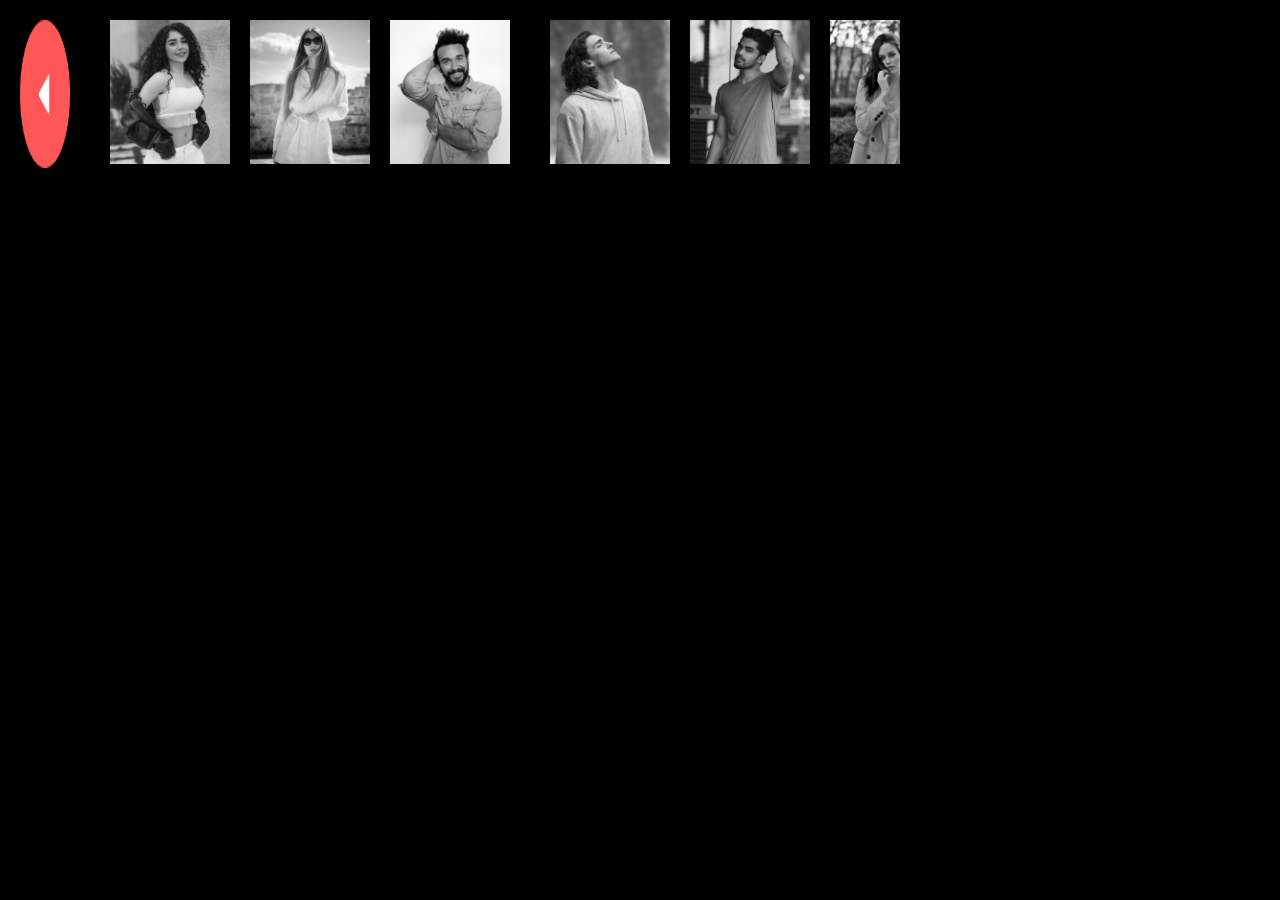
==== index.html @ 7fcfad8a "Update index.html" ====
<!DOCTYPE html>
<html lang="en">
<head>
  <meta charset="UTF-8" />
  <meta name="viewport" content="width=device-width, initial-scale=1.0"/>
  <link rel="stylesheet" href="style.css" />
  <title>Image Gallery</title>
</head>
<body>
  <div  class="gallery" id="gallery">
    <img src="./back.png" alt="Back" id="backBtn" />
    
    <div class="gallery">
      <div>
        <span><img src="./image-1.png" alt="Image 1" /></span>
        <span><img src="./image-2.png" alt="Image 2" /></span>
        <span><img src="./image-3.png" alt="Image 3" /></span>
      </div>
      <div>
        <span><img src="./image-4.png" alt="Image 4" /></span>
        <span><img src="./image-5.png" alt="Image 5" /></span>
        <span><img src="./image-6.png" alt="Image 6" /></span>
      </div>
    </div>
    
   <img src="./next.png" alt="Next" id="nextBtn" />
  </div>

  <script src="script.js"></script>
</body>
</html>
---- style.css ----
* {
  margin: 0;
  padding: 0;
  font-family: "Poppins", sans-serif;
  box-sizing: border-box;
}

body {
  background: #000;
}

.gallery-wrap {
  display: flex;
  align-items: center;
  justify-content: center;
  margin: 5% auto;
  flex-wrap: wrap;
  max-width: 95%;
  overflow: hidden;
}

.gallery {
  width: 900px;
  display: flex;
  overflow-x: scroll;
  scroll-behavior: smooth;
}

.gallery::-webkit-scrollbar {
  display: none;
}

.gallery div {
  width: 100%;
  display: grid;
  grid-template-columns: auto auto auto;
  grid-gap: 20px;
  padding: 10px;
  flex: none;
}

.gallery div img {
  width: 100%;
  filter: grayscale(100%);
  transition: transform 0.5s, filter 0.5s;
}

.gallery div img:hover {
  filter: grayscale(0%);
  cursor: pointer;
  transform: scale(1.1);
}

#backBtn,
#nextBtn {
  width: 50px;
  cursor: pointer;
  margin: 20px;
}
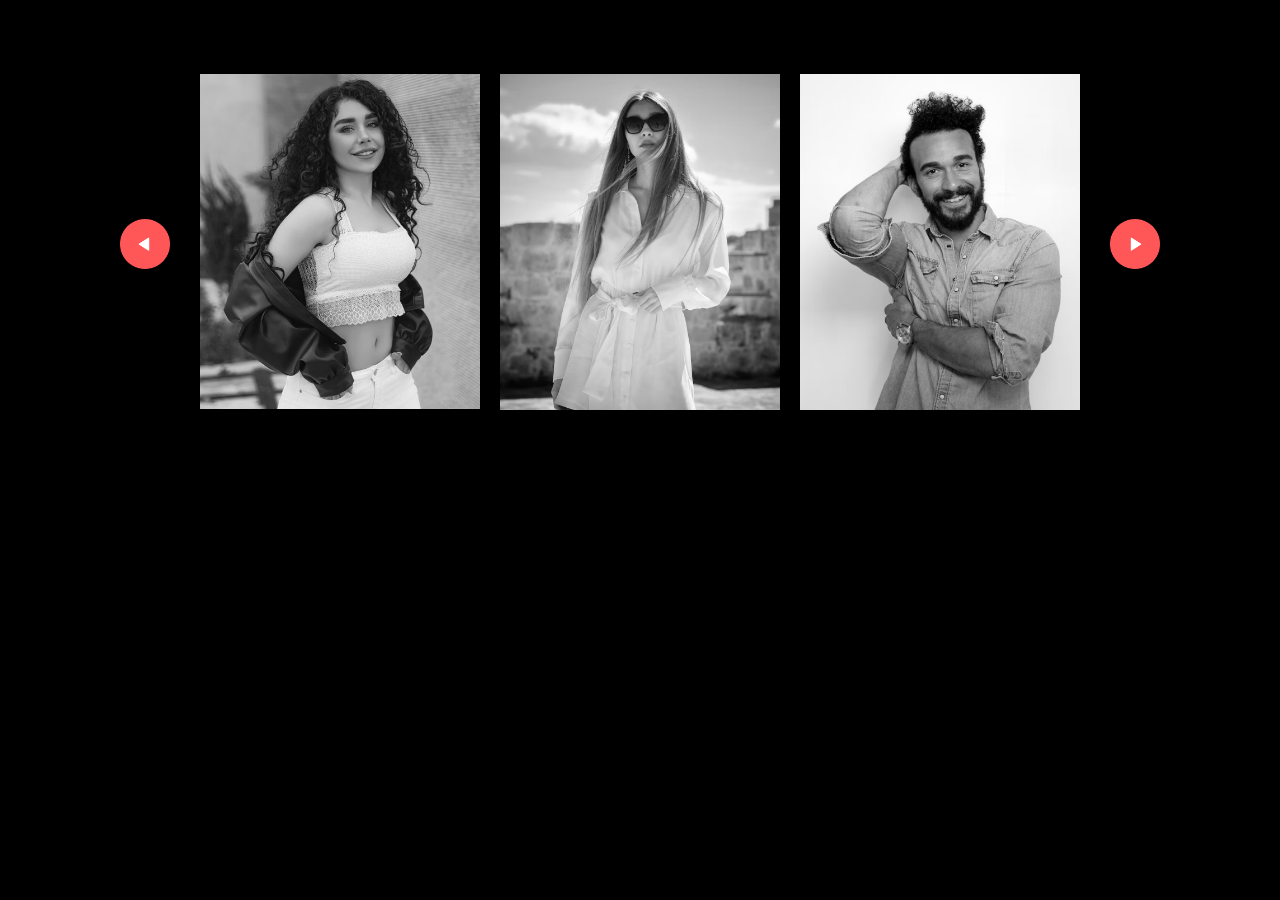
==== commit 40071878: "Update index.html" ====
--- a/index.html
+++ b/index.html
@@ -7,10 +7,10 @@
   <title>Image Gallery</title>
 </head>
 <body>
-  <div  class="gallery" id="gallery">
+  <div  class="gallery-wrap" >
     <img src="./back.png" alt="Back" id="backBtn" />
     
-    <div class="gallery">
+    <div class="gallery" id="gallery">
       <div>
         <span><img src="./image-1.png" alt="Image 1" /></span>
         <span><img src="./image-2.png" alt="Image 2" /></span>
@@ -31,3 +31,6 @@
 </html>
 
 
+
+
+
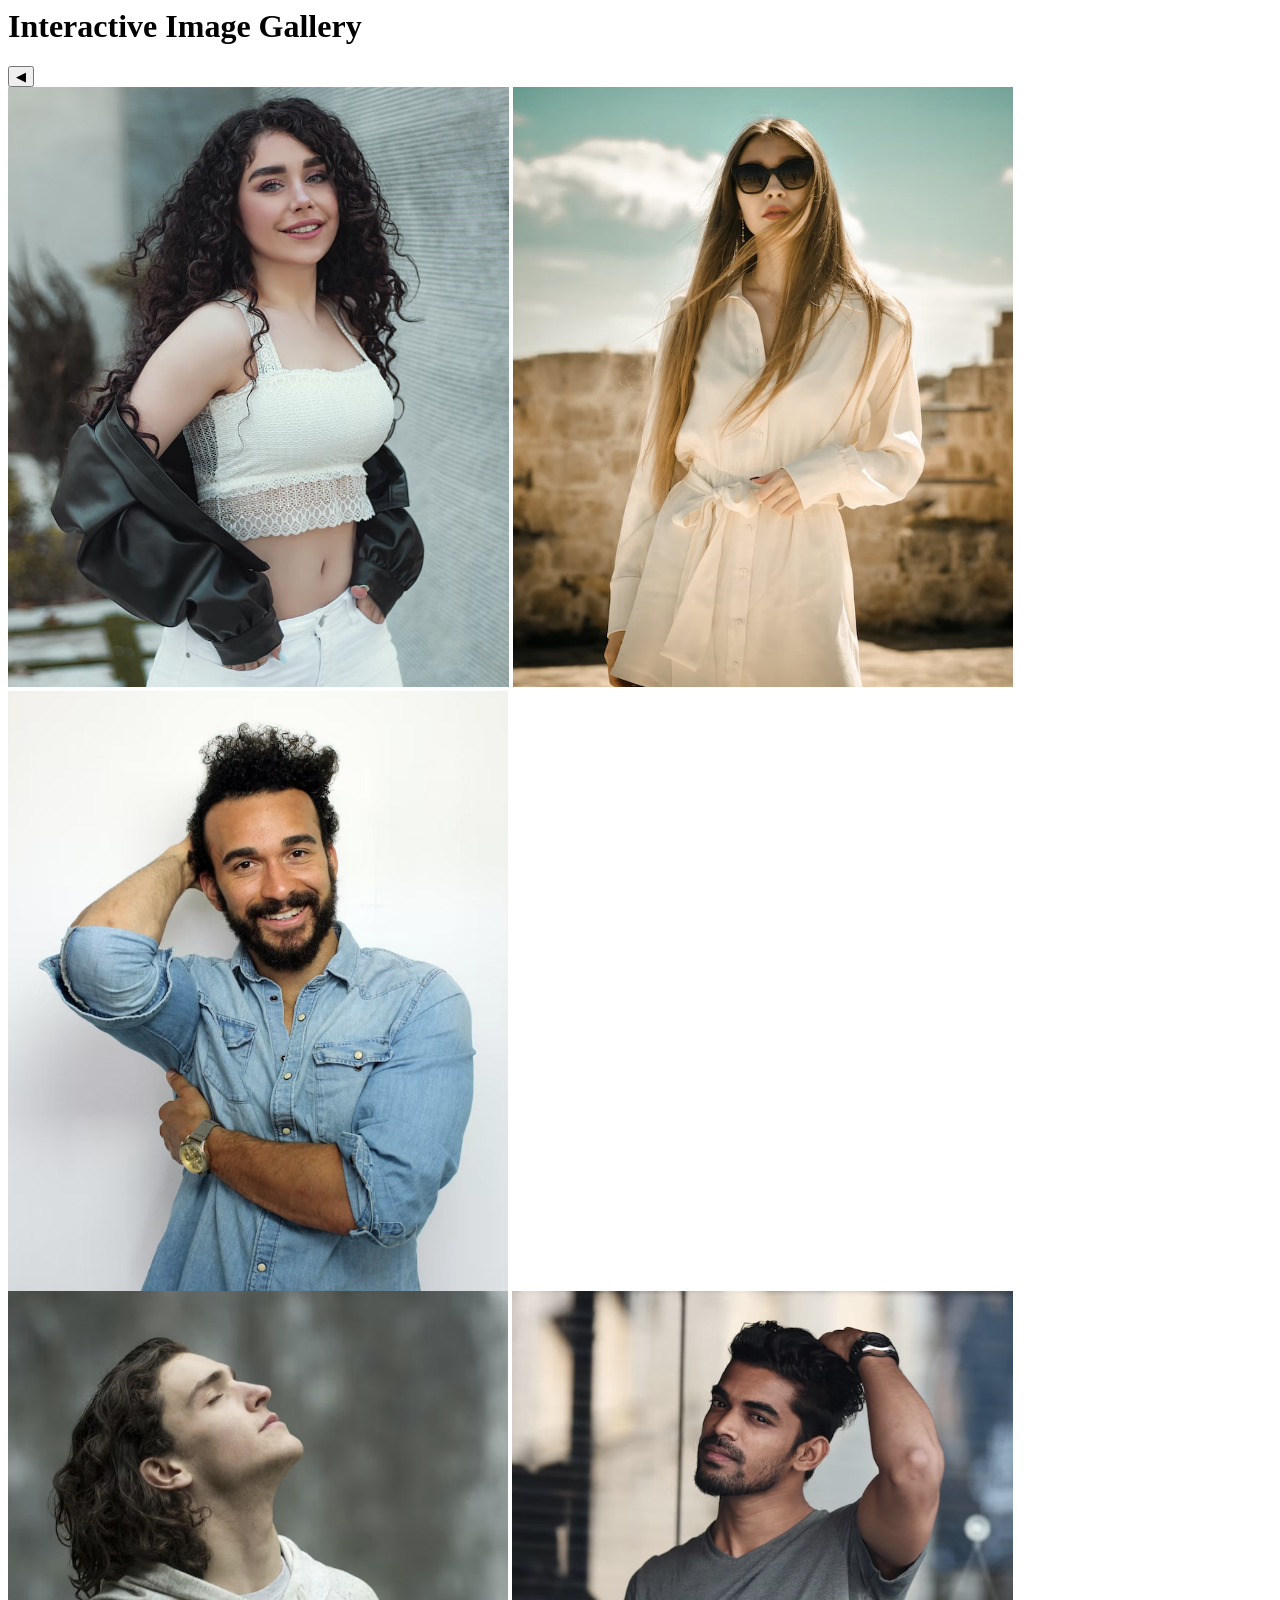
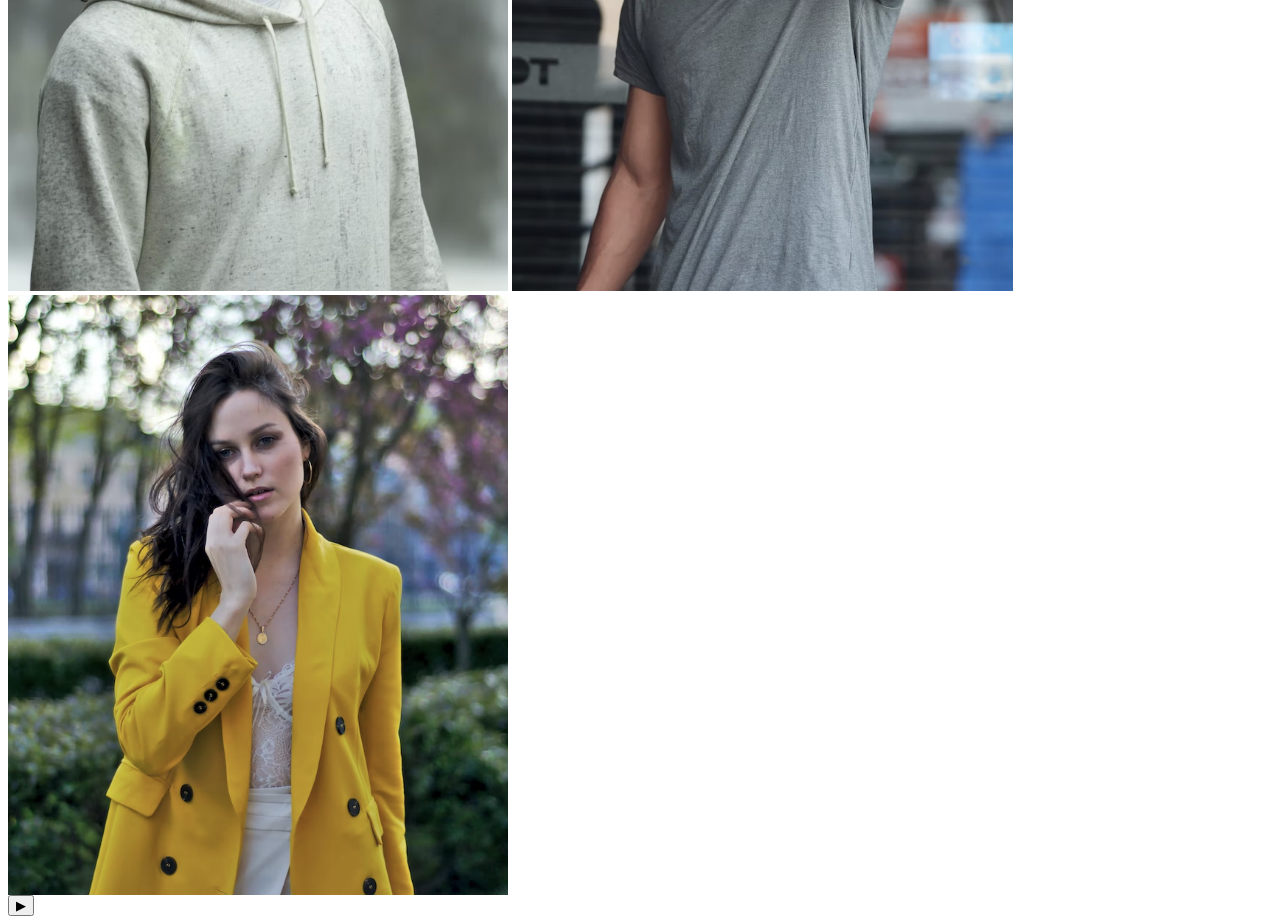
==== commit 094f874d: "Update index.html" ====
--- a/index.html
+++ b/index.html
@@ -1,36 +1,25 @@
-<!DOCTYPE html>
-<html lang="en">
-<head>
-  <meta charset="UTF-8" />
-  <meta name="viewport" content="width=device-width, initial-scale=1.0"/>
-  <link rel="stylesheet" href="style.css" />
-  <title>Image Gallery</title>
-</head>
 <body>
-  <div  class="gallery-wrap" >
-    <img src="./back.png" alt="Back" id="backBtn" />
-    
+  <h1 class="title">Interactive Image Gallery</h1>
+
+  <div class="gallery-wrap">
+    <button id="backBtn" class="nav-btn">◀</button>
+
     <div class="gallery" id="gallery">
-      <div>
-        <span><img src="./image-1.png" alt="Image 1" /></span>
-        <span><img src="./image-2.png" alt="Image 2" /></span>
-        <span><img src="./image-3.png" alt="Image 3" /></span>
+      <div class="slide">
+        <img src="./image-1.png" alt="Image 1">
+        <img src="./image-2.png" alt="Image 2">
+        <img src="./image-3.png" alt="Image 3">
       </div>
-      <div>
-        <span><img src="./image-4.png" alt="Image 4" /></span>
-        <span><img src="./image-5.png" alt="Image 5" /></span>
-        <span><img src="./image-6.png" alt="Image 6" /></span>
+
+      <div class="slide">
+        <img src="./image-4.png" alt="Image 4">
+        <img src="./image-5.png" alt="Image 5">
+        <img src="./image-6.png" alt="Image 6">
       </div>
     </div>
-    
-   <img src="./next.png" alt="Next" id="nextBtn" />
+
+    <button id="nextBtn" class="nav-btn">▶</button>
   </div>
 
   <script src="script.js"></script>
 </body>
-</html>
-
-
-
-
-
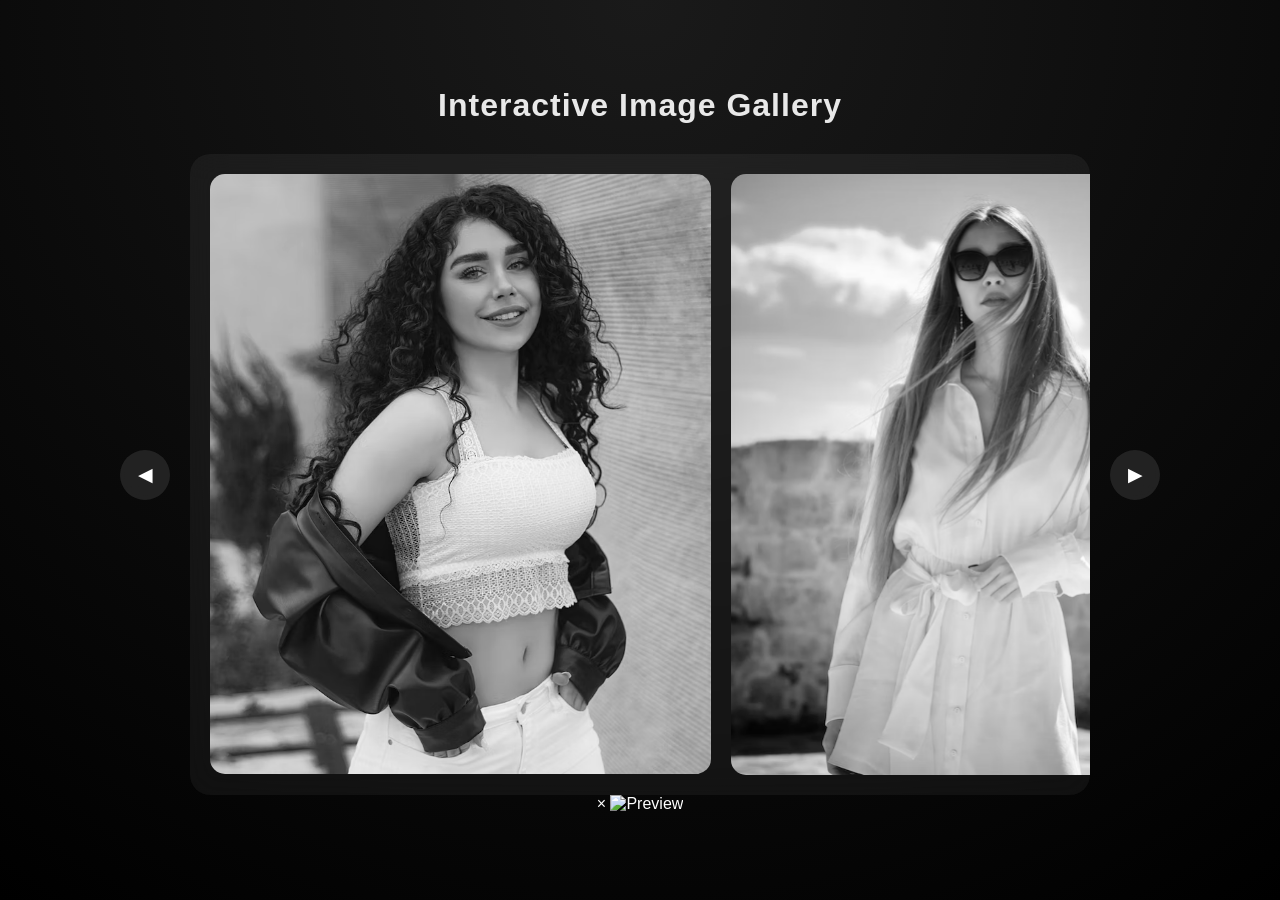
==== commit da86ef0f: "Update index.html" ====
--- a/index.html
+++ b/index.html
@@ -1,3 +1,12 @@
+<!DOCTYPE html>
+<html lang="en">
+<head>
+  <meta charset="UTF-8" />
+  <meta name="viewport" content="width=device-width, initial-scale=1.0"/>
+  <title>Interactive Image Gallery</title>
+  <link rel="stylesheet" href="style.css" />
+</head>
+
 <body>
   <h1 class="title">Interactive Image Gallery</h1>
 
@@ -21,5 +30,12 @@
     <button id="nextBtn" class="nav-btn">▶</button>
   </div>
 
+  <!-- ✅ Lightbox MUST be inside body -->
+  <div class="lightbox" id="lightbox">
+    <span class="close">&times;</span>
+    <img id="lightbox-img" src="" alt="Preview">
+  </div>
+
   <script src="script.js"></script>
 </body>
+</html>
--- a/style.css
+++ b/style.css
@@ -0,0 +1,90 @@
+* {
+  margin: 0;
+  padding: 0;
+  box-sizing: border-box;
+  font-family: "Poppins", sans-serif;
+}
+
+body {
+  background: radial-gradient(circle at top, #1a1a1a, #000);
+  min-height: 100vh;
+  display: flex;
+  flex-direction: column;
+  align-items: center;
+  justify-content: center;
+  color: #fff;
+}
+
+/* Title */
+.title {
+  margin-bottom: 30px;
+  font-size: 2rem;
+  letter-spacing: 1px;
+  opacity: 0.9;
+}
+
+/* Wrapper */
+.gallery-wrap {
+  display: flex;
+  align-items: center;
+  gap: 20px;
+}
+
+/* Navigation Buttons */
+.nav-btn {
+  width: 50px;
+  height: 50px;
+  border-radius: 50%;
+  border: none;
+  background: rgba(255, 255, 255, 0.1);
+  color: white;
+  font-size: 1.2rem;
+  cursor: pointer;
+  backdrop-filter: blur(10px);
+  transition: all 0.3s ease;
+}
+
+.nav-btn:hover {
+  background: rgba(255, 255, 255, 0.25);
+  transform: scale(1.15);
+}
+
+/* Gallery */
+.gallery {
+  width: 900px;
+  overflow-x: scroll;
+  display: flex;
+  scroll-behavior: smooth;
+  border-radius: 20px;
+  background: rgba(255, 255, 255, 0.05);
+  backdrop-filter: blur(15px);
+}
+
+.gallery::-webkit-scrollbar {
+  display: none;
+}
+
+/* Slides */
+.slide {
+  min-width: 900px;
+  display: grid;
+  grid-template-columns: repeat(3, 1fr);
+  gap: 20px;
+  padding: 20px;
+  flex-shrink: 0;
+}
+
+/* Images */
+.slide img {
+  width: 100%;
+  border-radius: 15px;
+  filter: grayscale(100%);
+  transition: all 0.4s ease;
+}
+
+.slide img:hover {
+  filter: grayscale(0%);
+  transform: scale(1.08);
+  box-shadow: 0 20px 40px rgba(0, 0, 0, 0.6);
+  cursor: pointer;
+}
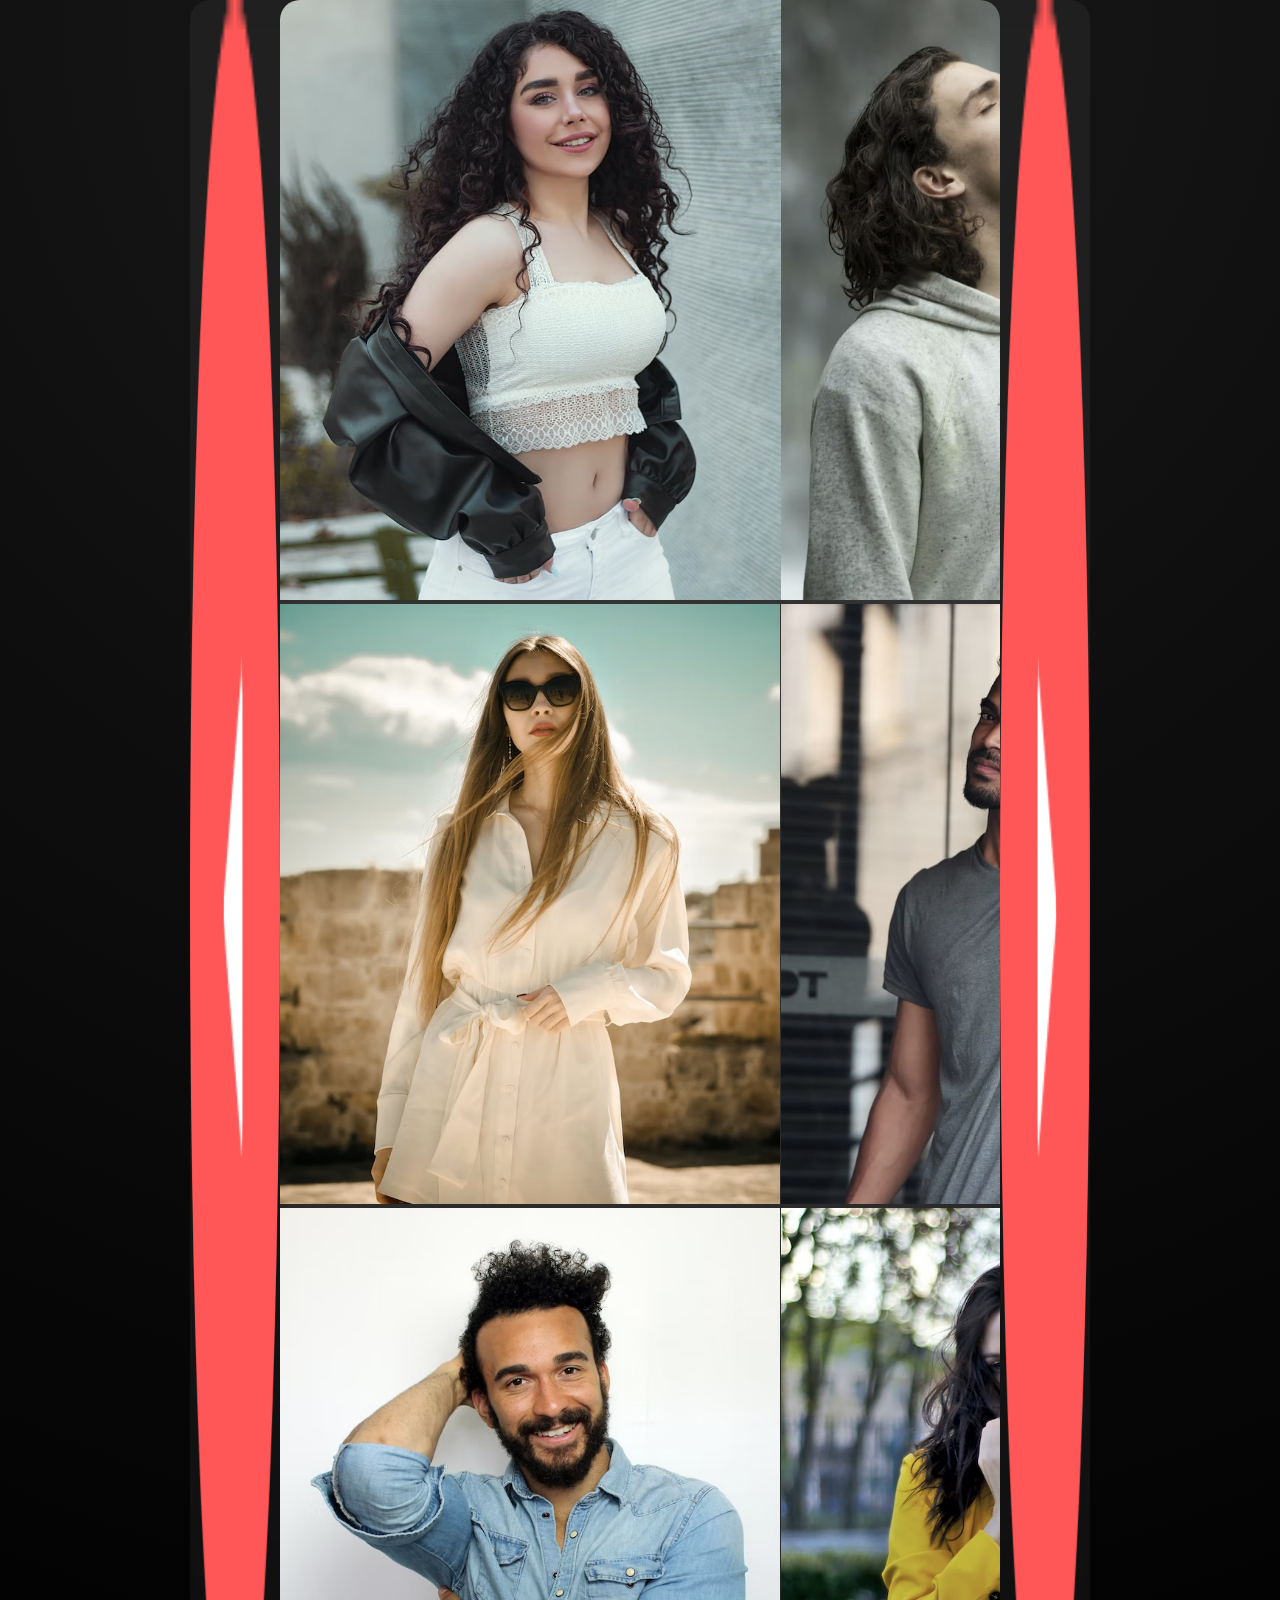
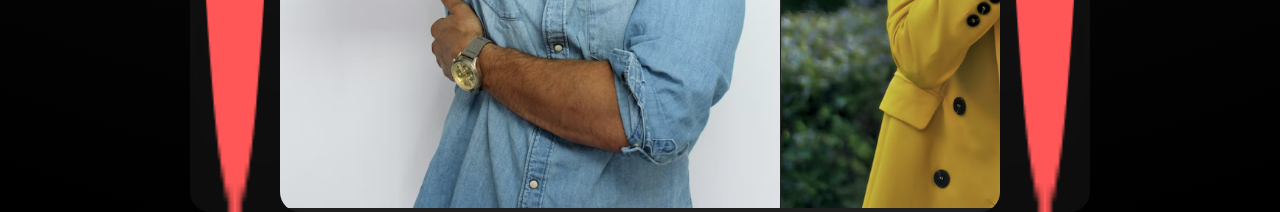
==== commit e9d985f7: "Update index.html" ====
--- a/index.html
+++ b/index.html
@@ -3,39 +3,32 @@
 <head>
   <meta charset="UTF-8" />
   <meta name="viewport" content="width=device-width, initial-scale=1.0"/>
-  <title>Interactive Image Gallery</title>
   <link rel="stylesheet" href="style.css" />
+  <title>Image Gallery</title>
 </head>
-
 <body>
-  <h1 class="title">Interactive Image Gallery</h1>
-
-  <div class="gallery-wrap">
-    <button id="backBtn" class="nav-btn">◀</button>
-
+  <div  class="gallery" >
+    <img src="./back.png" alt="Back" id="backBtn" />
+    
     <div class="gallery" id="gallery">
-      <div class="slide">
-        <img src="./image-1.png" alt="Image 1">
-        <img src="./image-2.png" alt="Image 2">
-        <img src="./image-3.png" alt="Image 3">
+      <div>
+        <span><img src="./image-1.png" alt="Image 1" /></span>
+        <span><img src="./image-2.png" alt="Image 2" /></span>
+        <span><img src="./image-3.png" alt="Image 3" /></span>
       </div>
-
-      <div class="slide">
-        <img src="./image-4.png" alt="Image 4">
-        <img src="./image-5.png" alt="Image 5">
-        <img src="./image-6.png" alt="Image 6">
+      <div>
+        <span><img src="./image-4.png" alt="Image 4" /></span>
+        <span><img src="./image-5.png" alt="Image 5" /></span>
+        <span><img src="./image-6.png" alt="Image 6" /></span>
       </div>
     </div>
-
-    <button id="nextBtn" class="nav-btn">▶</button>
-  </div>
-
-  <!-- ✅ Lightbox MUST be inside body -->
-  <div class="lightbox" id="lightbox">
-    <span class="close">&times;</span>
-    <img id="lightbox-img" src="" alt="Preview">
+    
+   <img src="./next.png" alt="Next" id="nextBtn" />
   </div>
 
   <script src="script.js"></script>
 </body>
 </html>
+
+
+
--- a/style.css
+++ b/style.css
@@ -88,3 +88,85 @@
   box-shadow: 0 20px 40px rgba(0, 0, 0, 0.6);
   cursor: pointer;
 }
+/* Lightbox background */
+.lightbox {
+  position: fixed;
+  top: 0;
+  left: 0;
+  width: 100%;
+  height: 100%;
+  background: rgba(0, 0, 0, 0.9);
+  display: none;
+  align-items: center;
+  justify-content: center;
+  z-index: 1000;
+}
+
+/* Lightbox image */
+.lightbox img {
+  max-width: 85%;
+  max-height: 85%;
+  border-radius: 20px;
+  animation: zoomIn 0.3s ease;
+}
+
+/* Close button */
+.lightbox .close {
+  position: absolute;
+  top: 30px;
+  right: 40px;
+  font-size: 40px;
+  color: white;
+  cursor: pointer;
+  transition: transform 0.2s;
+}
+
+.lightbox .close:hover {
+  transform: scale(1.2);
+}
+
+/* Animation */
+@keyframes zoomIn {
+  from {
+    transform: scale(0.8);
+    opacity: 0;
+  }
+  to {
+    transform: scale(1);
+    opacity: 1;
+  }
+}
+@media (max-width: 1000px) {
+  .gallery {
+    width: 95vw;
+  }
+
+  .slide {
+    min-width: 95vw;
+    grid-template-columns: repeat(2, 1fr);
+  }
+}
+
+@media (max-width: 600px) {
+  .slide {
+    grid-template-columns: 1fr;
+  }
+
+  .title {
+    font-size: 1.5rem;
+  }
+}
+
+/* Improve UX */
+.slide img {
+  cursor: zoom-in;
+}
+
+/* Disable hover zoom on touch devices */
+@media (hover: none) {
+  .slide img:hover {
+    transform: none;
+    filter: grayscale(0%);
+    box-shadow: none;
+  }
+}
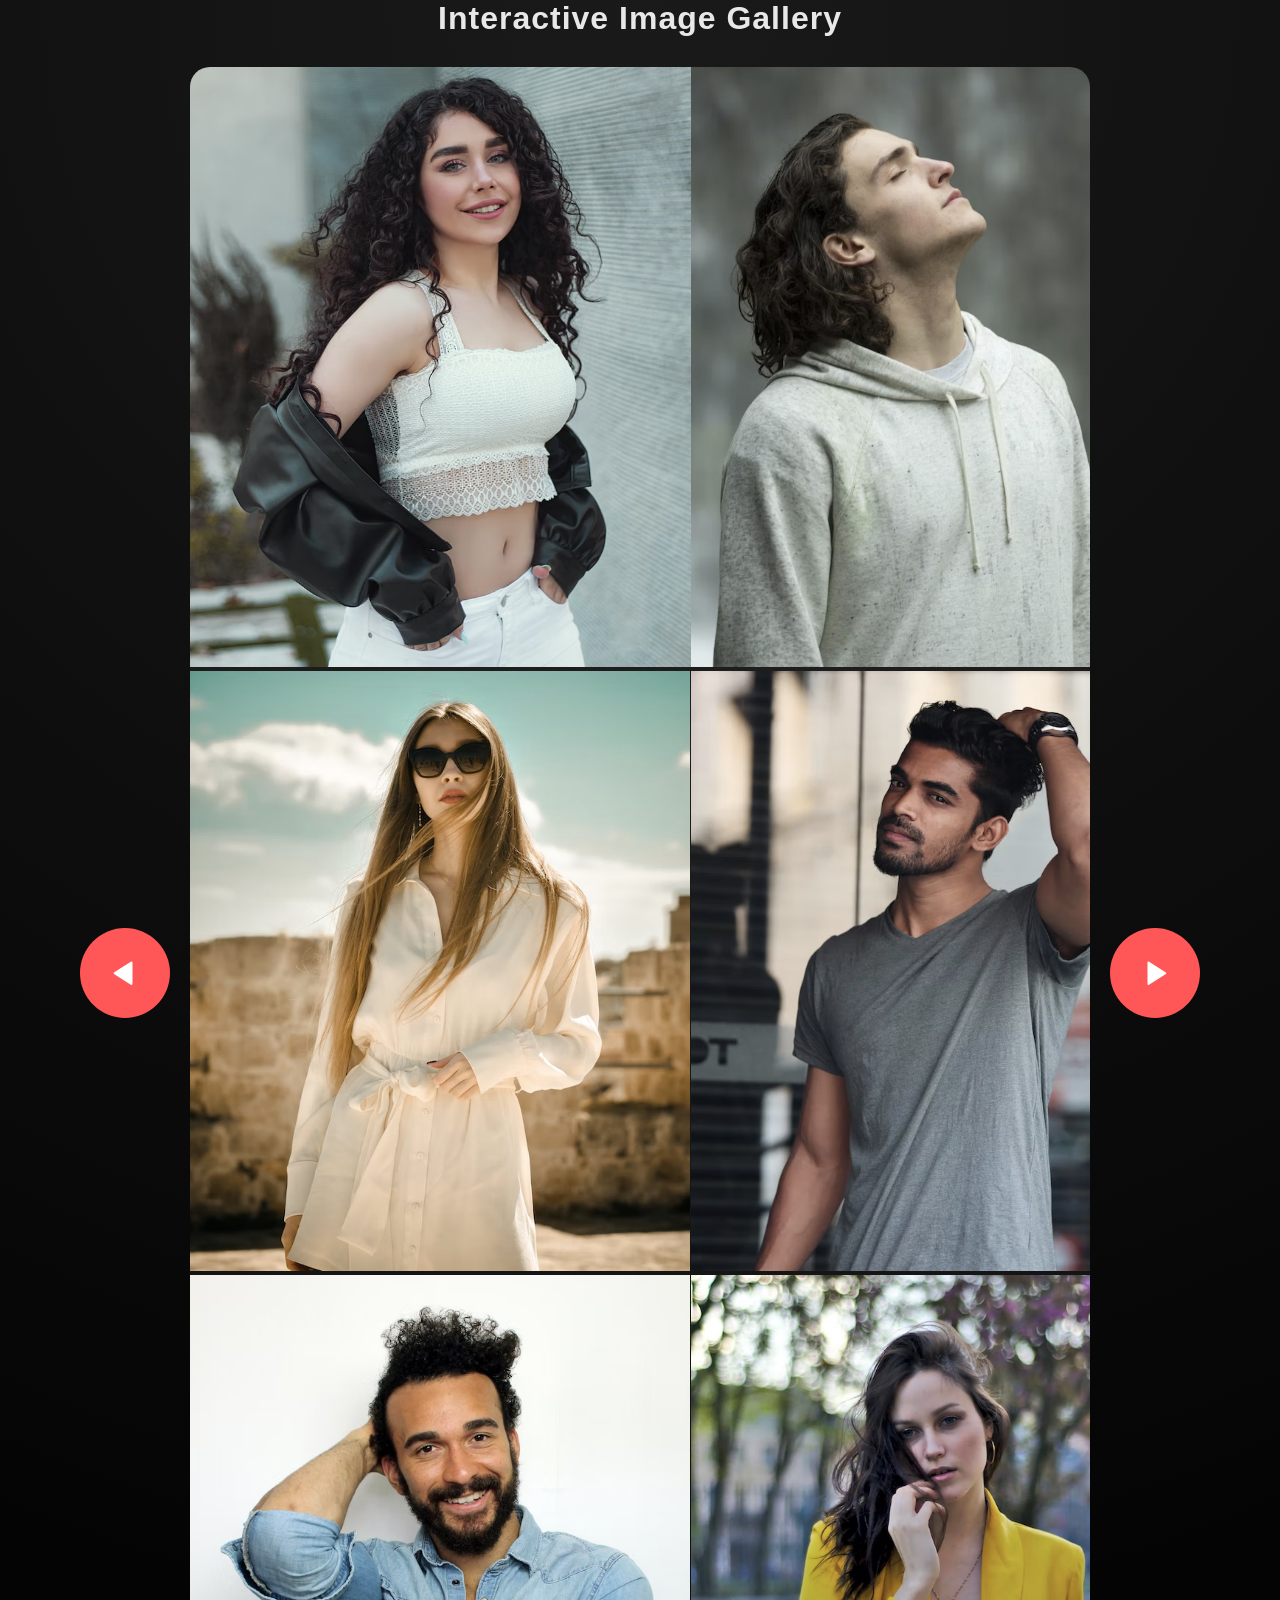
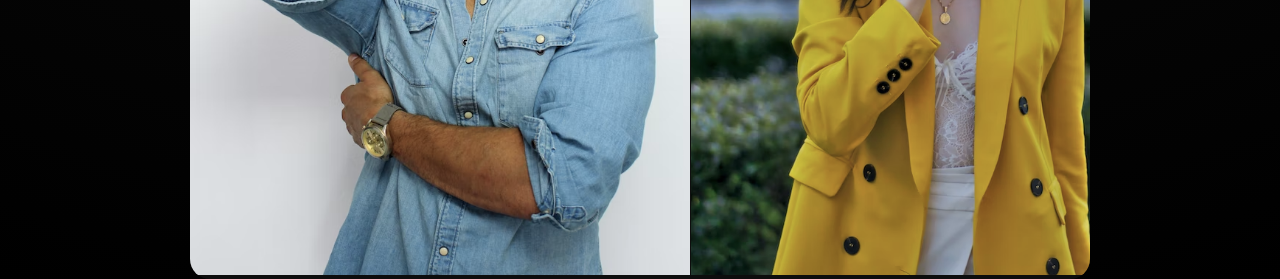
==== commit 2b386f7f: "Update index.html" ====
--- a/index.html
+++ b/index.html
@@ -7,7 +7,8 @@
   <title>Image Gallery</title>
 </head>
 <body>
-  <div  class="gallery" >
+   <h1 class="title">Interactive Image Gallery</h1>
+  <div  class="gallery-wrap" >
     <img src="./back.png" alt="Back" id="backBtn" />
     
     <div class="gallery" id="gallery">
@@ -20,6 +21,7 @@
         <span><img src="./image-4.png" alt="Image 4" /></span>
         <span><img src="./image-5.png" alt="Image 5" /></span>
         <span><img src="./image-6.png" alt="Image 6" /></span>
+        
       </div>
     </div>
     
@@ -32,3 +34,4 @@
 
 
 
+
--- a/style.css
+++ b/style.css
@@ -66,7 +66,8 @@
 
 /* Slides */
 .slide {
-  min-width: 900px;
+    width: 900px;        /* FORCE WIDTH */
+  flex: 0 0 900px; 
   display: grid;
   grid-template-columns: repeat(3, 1fr);
   gap: 20px;
@@ -77,96 +78,21 @@
 /* Images */
 .slide img {
   width: 100%;
-  border-radius: 15px;
+  height: 260px;          /* KEY FIX */
+  object-fit: cover;     /* MAGIC */
+  border-radius: 16px;
+  background: #111;
   filter: grayscale(100%);
-  transition: all 0.4s ease;
+  box-shadow: 0 8px 25px rgba(0, 0, 0, 0.5);
+  transition: transform 0.35s ease, filter 0.35s ease;
 }
 
 .slide img:hover {
   filter: grayscale(0%);
-  transform: scale(1.08);
-  box-shadow: 0 20px 40px rgba(0, 0, 0, 0.6);
-  cursor: pointer;
-}
-/* Lightbox background */
-.lightbox {
-  position: fixed;
-  top: 0;
-  left: 0;
-  width: 100%;
-  height: 100%;
-  background: rgba(0, 0, 0, 0.9);
-  display: none;
-  align-items: center;
-  justify-content: center;
-  z-index: 1000;
-}
-
-/* Lightbox image */
-.lightbox img {
-  max-width: 85%;
-  max-height: 85%;
-  border-radius: 20px;
-  animation: zoomIn 0.3s ease;
-}
-
-/* Close button */
-.lightbox .close {
-  position: absolute;
-  top: 30px;
-  right: 40px;
-  font-size: 40px;
-  color: white;
-  cursor: pointer;
-  transition: transform 0.2s;
-}
-
-.lightbox .close:hover {
-  transform: scale(1.2);
-}
-
-/* Animation */
-@keyframes zoomIn {
-  from {
-    transform: scale(0.8);
-    opacity: 0;
-  }
-  to {
-    transform: scale(1);
-    opacity: 1;
-  }
-}
-@media (max-width: 1000px) {
-  .gallery {
-    width: 95vw;
-  }
-
-  .slide {
-    min-width: 95vw;
-    grid-template-columns: repeat(2, 1fr);
-  }
-}
-
-@media (max-width: 600px) {
-  .slide {
-    grid-template-columns: 1fr;
-  }
-
-  .title {
-    font-size: 1.5rem;
-  }
-}
-
-/* Improve UX */
-.slide img {
+  transform: scale(1.03);
   cursor: zoom-in;
 }
 
-/* Disable hover zoom on touch devices */
-@media (hover: none) {
-  .slide img:hover {
-    transform: none;
-    filter: grayscale(0%);
-    box-shadow: none;
-  }
-}
+
+
+
